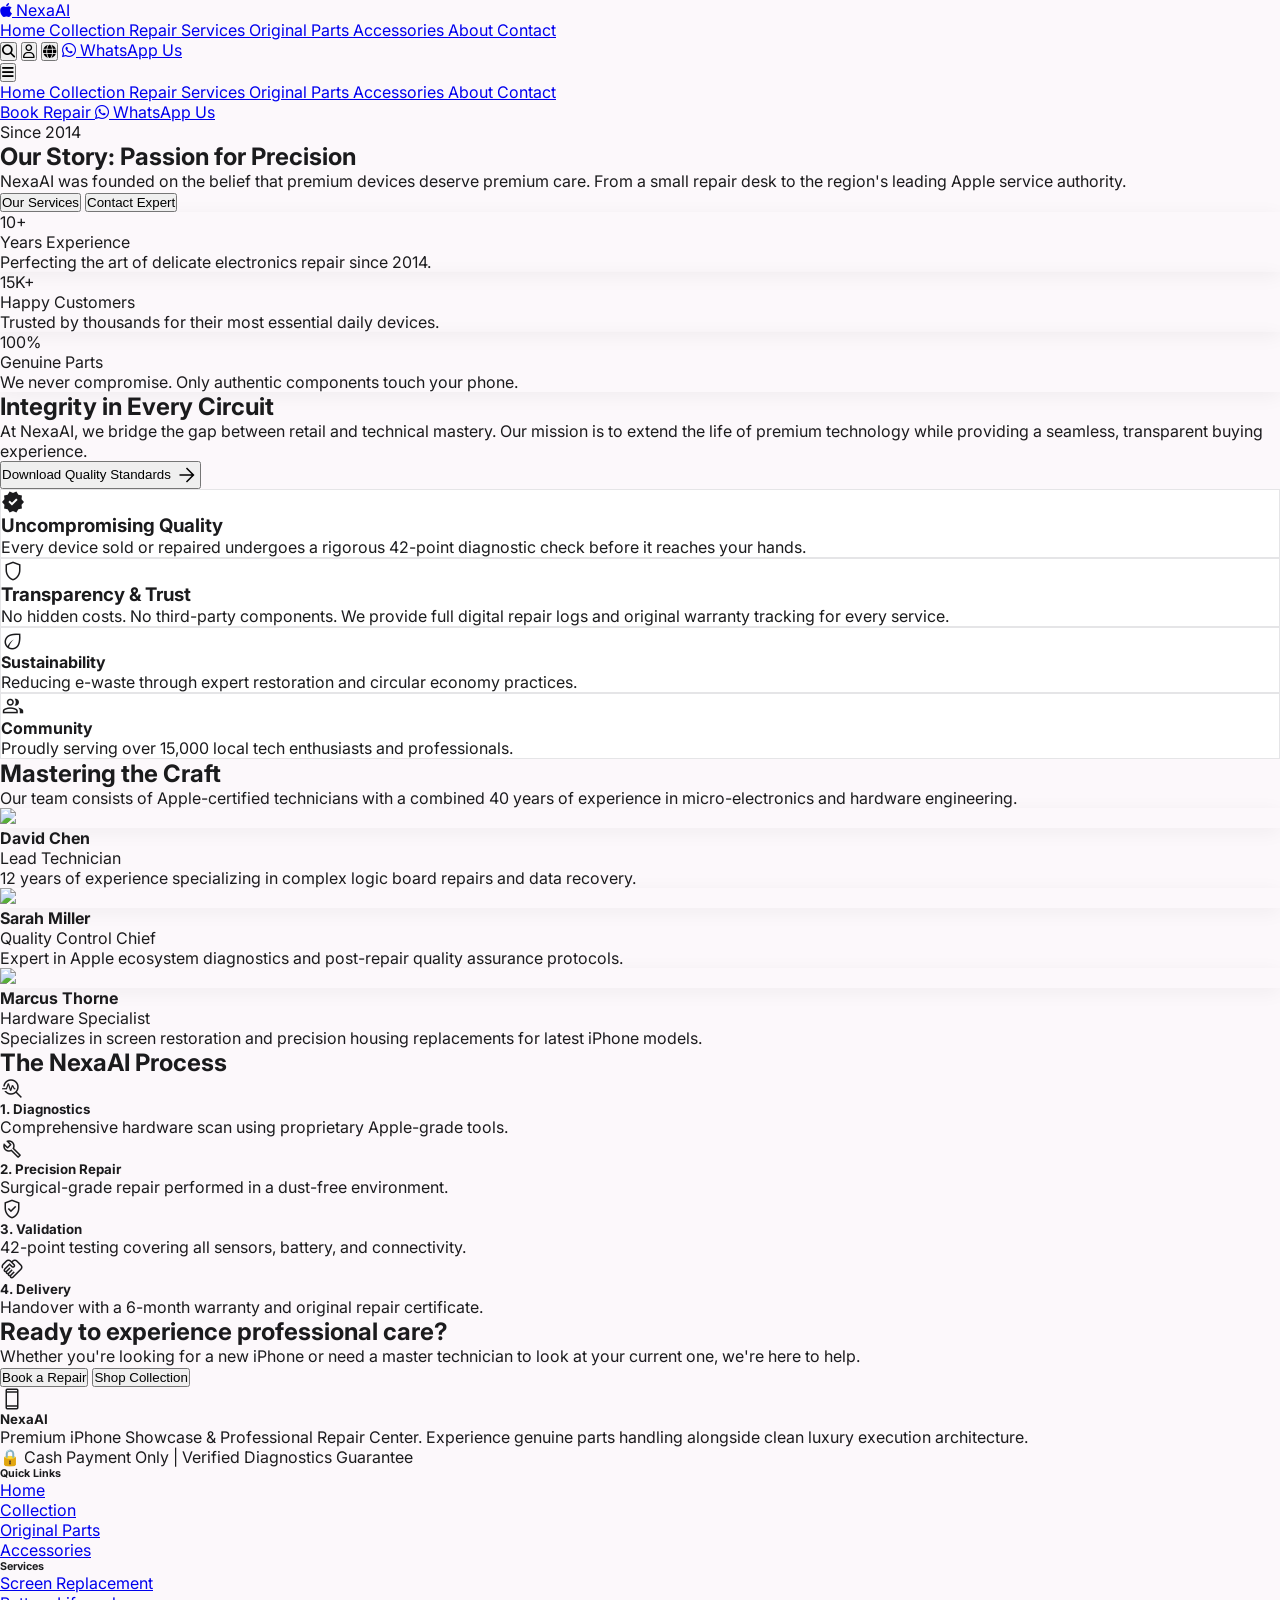
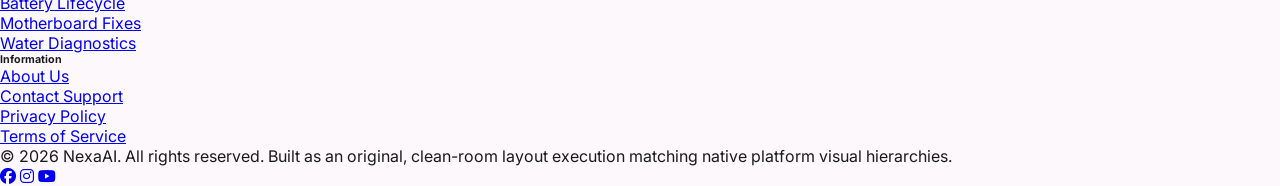
==== about_us.html @ d6cc576a "first commit" ====
<!DOCTYPE html>

<html class="scroll-smooth" lang="en"><head>
<meta charset="utf-8"/>
<meta content="width=device-width, initial-scale=1.0" name="viewport"/>
<title>About Us | NexaAI - Premium iPhone Retail &amp; Repair</title>


<script src="https://cdn.tailwindcss.com?plugins=forms,container-queries"></script>

<link rel="stylesheet" href="https://cdnjs.cloudflare.com/ajax/libs/font-awesome/6.4.0/css/all.min.css">
<link href="https://fonts.googleapis.com/css2?family=Plus+Jakarta+Sans:wght@400;600;700&amp;family=Inter:wght@400;500;600&amp;display=swap" rel="stylesheet"/>
<link href="https://fonts.googleapis.com/css2?family=Material+Symbols+Outlined:wght,FILL@100..700,0..1&amp;display=swap" rel="stylesheet"/>
<link href="https://fonts.googleapis.com/css2?family=Material+Symbols+Outlined:wght,FILL@100..700,0..1&amp;display=swap" rel="stylesheet"/>
<script id="tailwind-config">
      tailwind.config = {
        darkMode: "class",
        theme: {
          extend: {
            "colors": {
                    "error": "#ba1a1a",
                    "surface-container-low": "#f6f3f5",
                    "primary-fixed-dim": "#adc6ff",
                    "on-tertiary-container": "#f7fff2",
                    "tertiary": "#006b27",
                    "on-secondary-fixed-variant": "#454749",
                    "surface-container-lowest": "#ffffff",
                    "surface-container-high": "#eae7ea",
                    "surface-container-highest": "#e4e2e4",
                    "primary-fixed": "#d8e2ff",
                    "surface-tint": "#005bc1",
                    "on-surface": "#1b1b1d",
                    "background": "#fcf8fb",
                    "on-tertiary-fixed": "#002107",
                    "tertiary-container": "#008733",
                    "on-primary": "#ffffff",
                    "on-tertiary-fixed-variant": "#00531c",
                    "on-secondary-container": "#616365",
                    "secondary-fixed-dim": "#c6c6c8",
                    "outline-variant": "#c1c6d7",
                    "on-primary-container": "#fefcff",
                    "on-surface-variant": "#414755",
                    "inverse-primary": "#adc6ff",
                    "on-primary-fixed-variant": "#004493",
                    "primary": "#0058bc",
                    "surface-variant": "#e4e2e4",
                    "surface-dim": "#dcd9dc",
                    "inverse-on-surface": "#f3f0f2",
                    "surface-container": "#f0edef",
                    "surface-bright": "#fcf8fb",
                    "on-background": "#1b1b1d",
                    "secondary-fixed": "#e2e2e4",
                    "on-tertiary": "#ffffff",
                    "secondary": "#5d5e60",
                    "on-secondary": "#ffffff",
                    "error-container": "#ffdad6",
                    "tertiary-fixed": "#72fe88",
                    "secondary-container": "#dfdfe1",
                    "on-error-container": "#93000a",
                    "outline": "#717786",
                    "inverse-surface": "#303032",
                    "on-primary-fixed": "#001a41",
                    "surface": "#fcf8fb",
                    "tertiary-fixed-dim": "#53e16f",
                    "primary-container": "#0070eb",
                    "on-secondary-fixed": "#1a1c1d",
                    "on-error": "#ffffff"
            },
            "borderRadius": {
                    "DEFAULT": "0.25rem",
                    "lg": "0.5rem",
                    "xl": "0.75rem",
                    "full": "9999px"
            },
            "spacing": {
                    "margin-desktop": "64px",
                    "gutter": "24px",
                    "container-max": "1280px",
                    "stack-sm": "8px",
                    "stack-md": "16px",
                    "stack-lg": "24px",
                    "margin-mobile": "20px",
                    "section-gap": "80px"
            },
            "fontFamily": {
                    "headline-md": ["Plus Jakarta Sans"],
                    "headline-lg": ["Plus Jakarta Sans"],
                    "display-lg": ["Plus Jakarta Sans"],
                    "headline-lg-mobile": ["Plus Jakarta Sans"],
                    "label-md": ["Inter"],
                    "body-md": ["Inter"],
                    "body-lg": ["Inter"],
                    "label-sm": ["Inter"],
                    "body-sm": ["Inter"]
            },
            "fontSize": {
                    "headline-md": ["24px", {"lineHeight": "1.3", "fontWeight": "600"}],
                    "headline-lg": ["32px", {"lineHeight": "1.2", "fontWeight": "700"}],
                    "display-lg": ["48px", {"lineHeight": "1.1", "letterSpacing": "-0.02em", "fontWeight": "700"}],
                    "headline-lg-mobile": ["28px", {"lineHeight": "1.2", "fontWeight": "700"}],
                    "label-md": ["14px", {"lineHeight": "1", "letterSpacing": "0.05em", "fontWeight": "600"}],
                    "body-md": ["16px", {"lineHeight": "1.5", "fontWeight": "400"}],
                    "body-lg": ["18px", {"lineHeight": "1.6", "fontWeight": "400"}],
                    "label-sm": ["12px", {"lineHeight": "1", "fontWeight": "500"}],
                    "body-sm": ["14px", {"lineHeight": "1.5", "fontWeight": "400"}]
            }
          },
        },
      }
    </script>
<link rel="stylesheet" href="style.css">
</head>
<body class="bg-surface font-body-md text-on-surface">
<!-- TopNavBar -->
<div id="navbar"></div>
<main>
<!-- Hero Section -->
<section class="relative w-full h-[600px] overflow-hidden">
<div class="absolute inset-0 bg-black/40 z-10 flex flex-col justify-center px-margin-desktop max-w-container-max mx-auto">
<div class="max-w-2xl">
<span class="text-primary-fixed bg-primary/20 px-4 py-1 rounded-full text-label-sm uppercase tracking-widest mb-4 inline-block">Since 2014</span>
<h1 class="text-white font-display-lg text-display-lg mb-6 leading-tight">Our Story: Passion for Precision</h1>
<p class="text-surface-variant font-body-lg max-w-lg mb-8">NexaAI was founded on the belief that premium devices deserve premium care. From a small repair desk to the region's leading Apple service authority.</p>
<div class="flex gap-4">
<button class="bg-primary text-white px-8 py-3 rounded-lg font-label-md hover:bg-primary-container transition-colors">Our Services</button>
<button class="border border-white text-white px-8 py-3 rounded-lg font-label-md hover:bg-white/10 transition-colors">Contact Expert</button>
</div>
</div>
</div>
<div class="absolute inset-0 w-full h-full">
<div class="w-full h-full bg-cover bg-center" data-alt="A cinematic, high-key photograph of a clean, minimalist Apple repair laboratory. A technician wearing professional anti-static gear is working under a microscope on an iPhone motherboard. The lighting is clinical and bright, highlighting the metallic textures of the tools and the sleek design of the devices. The overall mood is one of extreme precision and professional expertise in a high-tech environment." style="background-image: url('https://lh3.googleusercontent.com/aida-public/[base64]')"></div>
</div>
</section>
<!-- Stats Section -->
<section class="max-w-container-max mx-auto px-margin-desktop -mt-16 relative z-20">
<div class="grid grid-cols-1 md:grid-cols-3 gap-gutter">
<div class="bg-white p-10 rounded-xl pro-shadow border border-outline-variant text-center">
<div class="text-primary font-display-lg text-display-lg mb-2">10+</div>
<div class="text-on-surface font-headline-md text-headline-md">Years Experience</div>
<p class="text-on-surface-variant font-body-sm mt-2">Perfecting the art of delicate electronics repair since 2014.</p>
</div>
<div class="bg-white p-10 rounded-xl pro-shadow border border-outline-variant text-center">
<div class="text-primary font-display-lg text-display-lg mb-2">15K+</div>
<div class="text-on-surface font-headline-md text-headline-md">Happy Customers</div>
<p class="text-on-surface-variant font-body-sm mt-2">Trusted by thousands for their most essential daily devices.</p>
</div>
<div class="bg-white p-10 rounded-xl pro-shadow border border-outline-variant text-center">
<div class="text-primary font-display-lg text-display-lg mb-2">100%</div>
<div class="text-on-surface font-headline-md text-headline-md">Genuine Parts</div>
<p class="text-on-surface-variant font-body-sm mt-2">We never compromise. Only authentic components touch your phone.</p>
</div>
</div>
</section>
<!-- Mission & Values - Bento Grid -->
<section class="max-w-container-max mx-auto px-margin-desktop py-section-gap">
<div class="flex flex-col md:flex-row gap-gutter mb-stack-lg">
<div class="flex-1">
<h2 class="text-on-surface font-headline-lg text-headline-lg mb-4">Integrity in Every Circuit</h2>
<p class="text-on-surface-variant font-body-lg">At NexaAI, we bridge the gap between retail and technical mastery. Our mission is to extend the life of premium technology while providing a seamless, transparent buying experience.</p>
</div>
<div class="flex-none flex items-end">
<button class="text-primary font-label-md flex items-center gap-2 hover:underline">Download Quality Standards <span class="material-symbols-outlined text-sm">arrow_forward</span></button>
</div>
</div>
<div class="grid grid-cols-1 md:grid-cols-4 grid-rows-2 gap-4 h-[600px]">
<div class="md:col-span-2 md:row-span-2 bento-card rounded-2xl p-8 flex flex-col justify-end relative overflow-hidden group">
<div class="absolute inset-0 bg-gradient-to-t from-black/80 to-transparent z-10"></div>
<div class="w-full h-full absolute inset-0 bg-cover bg-center transition-transform duration-500 group-hover:scale-110" data-alt="A wide-angle interior shot of a minimalist, premium Apple retail store with light wood flooring and sleek white tables. Large glass windows allow natural daylight to flood the space. The atmosphere is calm, organized, and high-end, featuring a professional showroom feel with iPhones displayed like museum artifacts." style="background-image: url('https://lh3.googleusercontent.com/aida-public/[base64]')"></div>
<div class="relative z-20 text-white">
<span class="material-symbols-outlined text-4xl mb-4" style="font-variation-settings: 'FILL' 1;">verified</span>
<h3 class="text-headline-md font-headline-md mb-2">Uncompromising Quality</h3>
<p class="text-surface-variant font-body-sm">Every device sold or repaired undergoes a rigorous 42-point diagnostic check before it reaches your hands.</p>
</div>
</div>
<div class="md:col-span-2 bento-card rounded-2xl p-8 flex flex-col justify-center bg-primary-container text-white">
<span class="material-symbols-outlined text-4xl mb-4">shield</span>
<h3 class="text-headline-md font-headline-md mb-2">Transparency &amp; Trust</h3>
<p class="text-on-primary font-body-sm">No hidden costs. No third-party components. We provide full digital repair logs and original warranty tracking for every service.</p>
</div>
<div class="bento-card rounded-2xl p-8 flex flex-col justify-center">
<span class="material-symbols-outlined text-primary text-4xl mb-4">eco</span>
<h4 class="font-headline-md text-on-surface mb-2">Sustainability</h4>
<p class="text-on-surface-variant text-body-sm">Reducing e-waste through expert restoration and circular economy practices.</p>
</div>
<div class="bento-card rounded-2xl p-8 flex flex-col justify-center">
<span class="material-symbols-outlined text-primary text-4xl mb-4">group</span>
<h4 class="font-headline-md text-on-surface mb-2">Community</h4>
<p class="text-on-surface-variant text-body-sm">Proudly serving over 15,000 local tech enthusiasts and professionals.</p>
</div>
</div>
</section>
<!-- Expertise Section -->
<section class="bg-surface-container-low py-section-gap">
<div class="max-w-container-max mx-auto px-margin-desktop">
<div class="text-center mb-16">
<h2 class="text-on-surface font-headline-lg text-headline-lg mb-4">Mastering the Craft</h2>
<p class="text-on-surface-variant font-body-lg max-w-2xl mx-auto">Our team consists of Apple-certified technicians with a combined 40 years of experience in micro-electronics and hardware engineering.</p>
</div>
<div class="grid grid-cols-1 md:grid-cols-3 gap-gutter">
<div class="flex flex-col items-center">
<div class="w-48 h-48 rounded-full overflow-hidden border-4 border-white pro-shadow mb-6">
<img class="w-full h-full object-cover" data-alt="A professional portrait of a senior electronics technician in a dark blue polo shirt. He has a focused, friendly expression and is holding a precision screwdriver. The background is a clean, modern lab setting with bokeh lighting. The aesthetic is professional, corporate, and highly trustworthy." src="https://lh3.googleusercontent.com/aida-public/[base64]"/>
</div>
<h4 class="text-headline-md font-headline-md text-on-surface">David Chen</h4>
<p class="text-primary font-label-md uppercase tracking-wide">Lead Technician</p>
<p class="text-on-surface-variant font-body-sm text-center mt-4 px-8">12 years of experience specializing in complex logic board repairs and data recovery.</p>
</div>
<div class="flex flex-col items-center">
<div class="w-48 h-48 rounded-full overflow-hidden border-4 border-white pro-shadow mb-6">
<img class="w-full h-full object-cover" data-alt="A portrait of a female technician in her 30s, wearing professional attire and anti-static wristband. She is smiling confidently. Behind her is a rack of high-end diagnostic equipment. The lighting is bright and modern, conveying a sense of reliability and technical mastery." src="https://lh3.googleusercontent.com/aida-public/[base64]"/>
</div>
<h4 class="text-headline-md font-headline-md text-on-surface">Sarah Miller</h4>
<p class="text-primary font-label-md uppercase tracking-wide">Quality Control Chief</p>
<p class="text-on-surface-variant font-body-sm text-center mt-4 px-8">Expert in Apple ecosystem diagnostics and post-repair quality assurance protocols.</p>
</div>
<div class="flex flex-col items-center">
<div class="w-48 h-48 rounded-full overflow-hidden border-4 border-white pro-shadow mb-6">
<img class="w-full h-full object-cover" data-alt="A portrait of a male professional technician working at a bench, looking at the camera with a calm and expert gaze. He is wearing a grey professional lab coat. The environment is organized and clean, with specialized tools visible. Light mode photography style with blue accents." src="https://lh3.googleusercontent.com/aida-public/[base64]"/>
</div>
<h4 class="text-headline-md font-headline-md text-on-surface">Marcus Thorne</h4>
<p class="text-primary font-label-md uppercase tracking-wide">Hardware Specialist</p>
<p class="text-on-surface-variant font-body-sm text-center mt-4 px-8">Specializes in screen restoration and precision housing replacements for latest iPhone models.</p>
</div>
</div>
</div>
</section>
<!-- Our Process -->
<section class="max-w-container-max mx-auto px-margin-desktop py-section-gap">
<h2 class="text-on-surface font-headline-lg text-headline-lg text-center mb-16">The NexaAI Process</h2>
<div class="grid grid-cols-1 md:grid-cols-4 gap-8 relative">
<!-- Connector Line -->
<div class="hidden md:block absolute top-12 left-0 w-full h-[1px] bg-outline-variant z-0"></div>
<div class="relative z-10 flex flex-col items-center text-center">
<div class="w-24 h-24 rounded-full bg-white border-4 border-primary flex items-center justify-center mb-6">
<span class="material-symbols-outlined text-primary text-3xl">troubleshoot</span>
</div>
<h5 class="font-headline-md text-on-surface mb-2">1. Diagnostics</h5>
<p class="text-body-sm text-on-surface-variant">Comprehensive hardware scan using proprietary Apple-grade tools.</p>
</div>
<div class="relative z-10 flex flex-col items-center text-center">
<div class="w-24 h-24 rounded-full bg-white border-4 border-primary flex items-center justify-center mb-6">
<span class="material-symbols-outlined text-primary text-3xl">build</span>
</div>
<h5 class="font-headline-md text-on-surface mb-2">2. Precision Repair</h5>
<p class="text-body-sm text-on-surface-variant">Surgical-grade repair performed in a dust-free environment.</p>
</div>
<div class="relative z-10 flex flex-col items-center text-center">
<div class="w-24 h-24 rounded-full bg-white border-4 border-primary flex items-center justify-center mb-6">
<span class="material-symbols-outlined text-primary text-3xl">verified_user</span>
</div>
<h5 class="font-headline-md text-on-surface mb-2">3. Validation</h5>
<p class="text-body-sm text-on-surface-variant">42-point testing covering all sensors, battery, and connectivity.</p>
</div>
<div class="relative z-10 flex flex-col items-center text-center">
<div class="w-24 h-24 rounded-full bg-white border-4 border-primary flex items-center justify-center mb-6">
<span class="material-symbols-outlined text-primary text-3xl">handshake</span>
</div>
<h5 class="font-headline-md text-on-surface mb-2">4. Delivery</h5>
<p class="text-body-sm text-on-surface-variant">Handover with a 6-month warranty and original repair certificate.</p>
</div>
</div>
</section>
<!-- Call to Action -->
<section class="max-w-container-max mx-auto px-margin-desktop mb-section-gap">
<div class="bg-primary rounded-3xl p-16 flex flex-col md:flex-row items-center justify-between text-white overflow-hidden relative">
<div class="relative z-10 max-w-xl">
<h2 class="text-headline-lg font-headline-lg mb-4">Ready to experience professional care?</h2>
<p class="text-on-primary-container font-body-lg mb-8 opacity-90">Whether you're looking for a new iPhone or need a master technician to look at your current one, we're here to help.</p>
<div class="flex flex-wrap gap-4">
<button class="bg-white text-primary px-8 py-4 rounded-xl font-label-md hover:bg-surface-variant transition-colors">Book a Repair</button>
<button class="border border-white/30 bg-white/10 backdrop-blur-md text-white px-8 py-4 rounded-xl font-label-md hover:bg-white/20 transition-colors">Shop Collection</button>
</div>
</div>
<div class="hidden lg:block relative z-10">
<div class="w-80 h-80 bg-white/10 rounded-full flex items-center justify-center animate-pulse">
<span class="material-symbols-outlined text-[120px] text-white opacity-20">smartphone</span>
</div>
</div>
<!-- Abstract Background Elements -->
<div class="absolute -top-24 -right-24 w-64 h-64 bg-white/5 rounded-full blur-3xl"></div>
<div class="absolute -bottom-24 -left-24 w-64 h-64 bg-white/5 rounded-full blur-3xl"></div>
</div>
</section>
</main>
<!-- Footer -->
<div id="footer"></div>
<script src="js/components.js"></script>
<script src="js/main.js"></script>
</body></html>
---- style.css ----
*{
    margin: 0;
    padding: 0;
  }
  
  /* about */
   .material-symbols-outlined {
            font-variation-settings: 'FILL' 0, 'wght' 400, 'GRAD' 0, 'opsz' 24;
            display: inline-block;
            line-height: 1;
        }
        .pro-shadow {
            box-shadow: 0px 4px 20px rgba(0,0,0,0.05);
        }
        .bento-card {
            background-color: #ffffff;
            border: 1px solid #E5E5E7;
            transition: transform 0.2s ease, box-shadow 0.2s ease;
        }
        .bento-card:hover {
            transform: translateY(-4px);
            box-shadow: 0px 10px 30px rgba(0,0,0,0.08);
        }

/* originalparts */
  .material-symbols-outlined {
      font-variation-settings: 'FILL' 0, 'wght' 400, 'GRAD' 0, 'opsz' 24;
      display: inline-block;
      line-height: 1;
      text-transform: none;
      letter-spacing: normal;
      word-wrap: normal;
      white-space: nowrap;
      direction: ltr;
    }
    .scrollbar-hide::-webkit-scrollbar { display: none; }
    .scrollbar-hide { -ms-overflow-style: none; scrollbar-width: none; }

    /* accessories */
  .material-symbols-outlined {
            font-variation-settings: 'FILL' 0, 'wght' 400, 'GRAD' 0, 'opsz' 24;
            display: inline-block;
            vertical-align: middle;
        }
        .scrolled-nav {
            backdrop-filter: blur(8px);
            background-color: rgba(252, 248, 251, 0.85);
        }
        .card-hover {
            transition: transform 0.2s ease, box-shadow 0.2s ease;
        }
        .card-hover:hover {
            transform: translateY(-4px);
            box-shadow: 0px 4px 20px rgba(0,0,0,0.05);
        }

/* contact */
    .material-symbols-outlined {
            font-variation-settings: 'FILL' 0, 'wght' 400, 'GRAD' 0, 'opsz' 24;
        }
        body {
            background-color: #fcf8fb;
            font-family: 'Inter', sans-serif;
            color: #1b1b1d;
        }
        .pro-shadow {
            box-shadow: 0px 4px 20px rgba(0,0,0,0.05);
        }
/* collection */
 .collection {
      background-color: #fcf8fb;
      color: #1b1b1d;
    }
    .material-symbols-outlined {
      font-variation-settings: 'FILL' 0, 'wght' 400, 'GRAD' 0, 'opsz' 24;
      display: inline-block;
      vertical-align: middle;
    }
    .product-card {
      transition: transform 0.2s cubic-bezier(0.4, 0, 0.2, 1), box-shadow 0.2s ease;
    }
    .product-card:hover {
      transform: translateY(-4px);
      box-shadow: 0 4px 20px rgba(0,0,0,0.05);
    }
    input[type="checkbox"]:checked {
      background-color: #0058bc;
      border-color: #0058bc;
    }
/* admindashboard */
  .admin { font-family: 'Inter', sans-serif; }
        .material-symbols-outlined { font-variation-settings: 'FILL' 0, 'wght' 400, 'GRAD' 0, 'opsz' 24; }
        .sidebar-active { background-color: rgba(255, 255, 255, 0.1); border-left: 4px solid #0058bc; }
        ::-webkit-scrollbar { width: 6px; }
        ::-webkit-scrollbar-track { background: transparent; }
        ::-webkit-scrollbar-thumb { background: #c1c6d7; border-radius: 10px; }
/* repairbooking */
  .material-symbols-outlined {
            font-variation-settings: 'FILL' 0, 'wght' 400, 'GRAD' 0, 'opsz' 24;
        }
        .step-active { color: var(--tw-primary); border-color: var(--tw-primary); }
        .form-transition { transition: all 0.3s ease-in-out; }
        .glass-card { background: rgba(255, 255, 255, 0.7); backdrop-filter: blur(12px); border: 1px solid rgba(229, 229, 231, 0.5); }
  
/* whyus */
 .material-symbols-outlined {
            font-variation-settings: 'FILL' 0, 'wght' 400, 'GRAD' 0, 'opsz' 24;
            display: inline-block;
            vertical-align: middle;
        }
        .bento-grid {
            display: grid;
            grid-template-columns: repeat(12, 1fr);
            gap: 1.5rem;
        }
        .glass-card {
            background: rgba(255, 255, 255, 0.7);
            backdrop-filter: blur(10px);
            border: 1px solid rgba(229, 229, 231, 0.5);
        }
/* services */
       .material-symbols-outlined {
            font-variation-settings: 'FILL' 0, 'wght' 300, 'GRAD' 0, 'opsz' 24;
        }
        .service-card-hover:hover {
            transform: translateY(-4px);
            box-shadow: 0px 4px 20px rgba(0,0,0,0.05);
        }
        .services {
            background-color: #fcf8fb;
            color: #1b1b1d;
        }
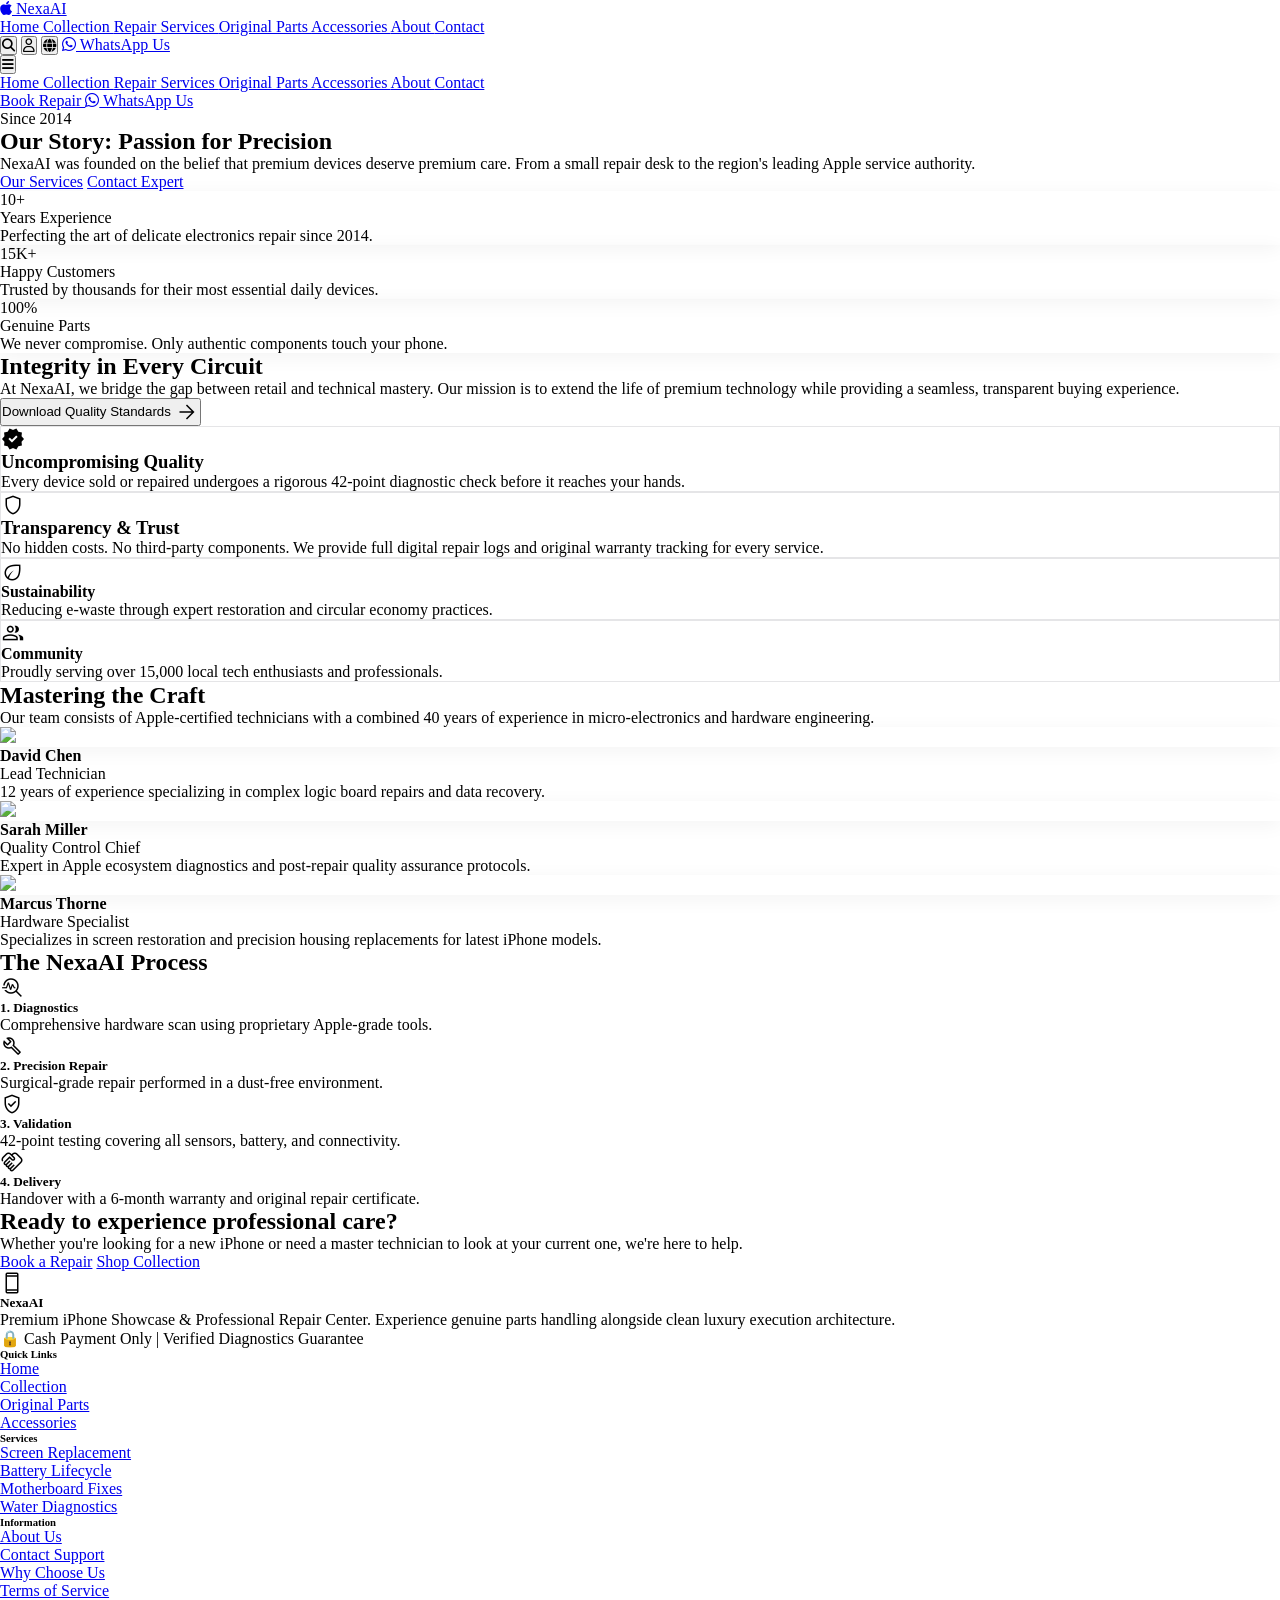
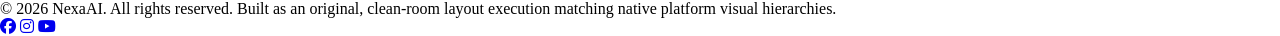
==== commit d99dd337: "updates" ====
--- a/about_us.html
+++ b/about_us.html
@@ -3,15 +3,15 @@
 <html class="scroll-smooth" lang="en"><head>
 <meta charset="utf-8"/>
 <meta content="width=device-width, initial-scale=1.0" name="viewport"/>
-<title>About Us | NexaAI - Premium iPhone Retail &amp; Repair</title>
+<title>About Us | NexaAI - Premium iPhone Retail & Repair</title>
 
 
 <script src="https://cdn.tailwindcss.com?plugins=forms,container-queries"></script>
 
 <link rel="stylesheet" href="https://cdnjs.cloudflare.com/ajax/libs/font-awesome/6.4.0/css/all.min.css">
-<link href="https://fonts.googleapis.com/css2?family=Plus+Jakarta+Sans:wght@400;600;700&amp;family=Inter:wght@400;500;600&amp;display=swap" rel="stylesheet"/>
-<link href="https://fonts.googleapis.com/css2?family=Material+Symbols+Outlined:wght,FILL@100..700,0..1&amp;display=swap" rel="stylesheet"/>
-<link href="https://fonts.googleapis.com/css2?family=Material+Symbols+Outlined:wght,FILL@100..700,0..1&amp;display=swap" rel="stylesheet"/>
+<link href="https://fonts.googleapis.com/css2?family=Plus+Jakarta+Sans:wght@400;600;700&family=Inter:wght@400;500;600&display=swap" rel="stylesheet"/>
+<link href="https://fonts.googleapis.com/css2?family=Material+Symbols+Outlined:wght,FILL@100..700,0..1&display=swap" rel="stylesheet"/>
+<link href="https://fonts.googleapis.com/css2?family=Material+Symbols+Outlined:wght,FILL@100..700,0..1&display=swap" rel="stylesheet"/>
 <script id="tailwind-config">
       tailwind.config = {
         darkMode: "class",
@@ -105,25 +105,23 @@
                     "body-sm": ["14px", {"lineHeight": "1.5", "fontWeight": "400"}]
             }
           },
-        },
+      },
       }
     </script>
 <link rel="stylesheet" href="style.css">
 </head>
-<body class="bg-surface font-body-md text-on-surface">
-<!-- TopNavBar -->
+<body class="bg-surface font-body-md text-on-surface overflow-x-hidden" >
 <div id="navbar"></div>
 <main>
-<!-- Hero Section -->
-<section class="relative w-full h-[600px] overflow-hidden">
-<div class="absolute inset-0 bg-black/40 z-10 flex flex-col justify-center px-margin-desktop max-w-container-max mx-auto">
+<section class="relative w-full min-h-[500px] md:h-[600px] overflow-hidden flex items-center">
+<div class="absolute inset-0 bg-black/40 z-10 flex flex-col justify-center px-4 sm:px-8 md:px-margin-desktop w-full max-w-container-max mx-auto py-12 md:py-0">
 <div class="max-w-2xl">
 <span class="text-primary-fixed bg-primary/20 px-4 py-1 rounded-full text-label-sm uppercase tracking-widest mb-4 inline-block">Since 2014</span>
-<h1 class="text-white font-display-lg text-display-lg mb-6 leading-tight">Our Story: Passion for Precision</h1>
-<p class="text-surface-variant font-body-lg max-w-lg mb-8">NexaAI was founded on the belief that premium devices deserve premium care. From a small repair desk to the region's leading Apple service authority.</p>
-<div class="flex gap-4">
-<button class="bg-primary text-white px-8 py-3 rounded-lg font-label-md hover:bg-primary-container transition-colors">Our Services</button>
-<button class="border border-white text-white px-8 py-3 rounded-lg font-label-md hover:bg-white/10 transition-colors">Contact Expert</button>
+<h1 class="text-white text-3xl sm:text-4xl md:text-display-lg font-display-lg mb-6 leading-tight">Our Story: Passion for Precision</h1>
+<p class="text-surface-variant text-base sm:text-lg md:text-body-lg max-w-lg mb-8">NexaAI was founded on the belief that premium devices deserve premium care. From a small repair desk to the region's leading Apple service authority.</p>
+<div class="flex flex-wrap gap-4">
+<a href="services.html" class="bg-primary text-white px-6 sm:px-8 py-3 rounded-lg font-label-md hover:bg-primary-container transition-colors w-full sm:w-auto">Our Services</a >
+<a href="contact_us.html" class="border border-white text-white px-6 sm:px-8 py-3 rounded-lg font-label-md hover:bg-white/10 transition-colors w-full sm:w-auto">Contact Expert</a >
 </div>
 </div>
 </div>
@@ -131,144 +129,138 @@
 <div class="w-full h-full bg-cover bg-center" data-alt="A cinematic, high-key photograph of a clean, minimalist Apple repair laboratory. A technician wearing professional anti-static gear is working under a microscope on an iPhone motherboard. The lighting is clinical and bright, highlighting the metallic textures of the tools and the sleek design of the devices. The overall mood is one of extreme precision and professional expertise in a high-tech environment." style="background-image: url('https://lh3.googleusercontent.com/aida-public/[base64]')"></div>
 </div>
 </section>
-<!-- Stats Section -->
-<section class="max-w-container-max mx-auto px-margin-desktop -mt-16 relative z-20">
+<section class="max-w-container-max mx-auto px-4 sm:px-8 md:px-margin-desktop -mt-8 md:-mt-16 relative z-20">
 <div class="grid grid-cols-1 md:grid-cols-3 gap-gutter">
-<div class="bg-white p-10 rounded-xl pro-shadow border border-outline-variant text-center">
-<div class="text-primary font-display-lg text-display-lg mb-2">10+</div>
-<div class="text-on-surface font-headline-md text-headline-md">Years Experience</div>
+<div class="bg-white p-6 sm:p-10 rounded-xl pro-shadow border border-outline-variant text-center">
+<div class="text-primary text-4xl sm:text-display-lg font-display-lg mb-2">10+</div>
+<div class="text-on-surface text-xl sm:text-headline-md font-headline-md">Years Experience</div>
 <p class="text-on-surface-variant font-body-sm mt-2">Perfecting the art of delicate electronics repair since 2014.</p>
 </div>
-<div class="bg-white p-10 rounded-xl pro-shadow border border-outline-variant text-center">
-<div class="text-primary font-display-lg text-display-lg mb-2">15K+</div>
-<div class="text-on-surface font-headline-md text-headline-md">Happy Customers</div>
+<div class="bg-white p-6 sm:p-10 rounded-xl pro-shadow border border-outline-variant text-center">
+<div class="text-primary text-4xl sm:text-display-lg font-display-lg mb-2">15K+</div>
+<div class="text-on-surface text-xl sm:text-headline-md font-headline-md">Happy Customers</div>
 <p class="text-on-surface-variant font-body-sm mt-2">Trusted by thousands for their most essential daily devices.</p>
 </div>
-<div class="bg-white p-10 rounded-xl pro-shadow border border-outline-variant text-center">
-<div class="text-primary font-display-lg text-display-lg mb-2">100%</div>
-<div class="text-on-surface font-headline-md text-headline-md">Genuine Parts</div>
+<div class="bg-white p-6 sm:p-10 rounded-xl pro-shadow border border-outline-variant text-center">
+<div class="text-primary text-4xl sm:text-display-lg font-display-lg mb-2">100%</div>
+<div class="text-on-surface text-xl sm:text-headline-md font-headline-md">Genuine Parts</div>
 <p class="text-on-surface-variant font-body-sm mt-2">We never compromise. Only authentic components touch your phone.</p>
 </div>
 </div>
 </section>
-<!-- Mission & Values - Bento Grid -->
-<section class="max-w-container-max mx-auto px-margin-desktop py-section-gap">
-<div class="flex flex-col md:flex-row gap-gutter mb-stack-lg">
+<section class="max-w-container-max mx-auto px-4 sm:px-8 md:px-margin-desktop py-12 md:py-section-gap">
+<div class="flex flex-col md:flex-row gap-gutter mb-8 md:mb-stack-lg justify-between items-start md:items-end">
 <div class="flex-1">
-<h2 class="text-on-surface font-headline-lg text-headline-lg mb-4">Integrity in Every Circuit</h2>
-<p class="text-on-surface-variant font-body-lg">At NexaAI, we bridge the gap between retail and technical mastery. Our mission is to extend the life of premium technology while providing a seamless, transparent buying experience.</p>
-</div>
-<div class="flex-none flex items-end">
+<h2 class="text-on-surface text-2xl sm:text-3xl md:text-headline-lg font-headline-lg mb-4">Integrity in Every Circuit</h2>
+<p class="text-on-surface-variant text-base sm:text-body-lg">At NexaAI, we bridge the gap between retail and technical mastery. Our mission is to extend the life of premium technology while providing a seamless, transparent buying experience.</p>
+</div>
+<div class="mt-4 md:mt-0 flex-none flex items-end">
 <button class="text-primary font-label-md flex items-center gap-2 hover:underline">Download Quality Standards <span class="material-symbols-outlined text-sm">arrow_forward</span></button>
 </div>
 </div>
-<div class="grid grid-cols-1 md:grid-cols-4 grid-rows-2 gap-4 h-[600px]">
-<div class="md:col-span-2 md:row-span-2 bento-card rounded-2xl p-8 flex flex-col justify-end relative overflow-hidden group">
+<div class="grid grid-cols-1 md:grid-cols-4 md:grid-rows-2 gap-4 h-auto md:h-[600px]">
+<div class="md:col-span-2 md:row-span-2 bento-card rounded-2xl p-6 sm:p-8 flex flex-col justify-end relative overflow-hidden group min-h-[300px] md:min-h-0">
 <div class="absolute inset-0 bg-gradient-to-t from-black/80 to-transparent z-10"></div>
 <div class="w-full h-full absolute inset-0 bg-cover bg-center transition-transform duration-500 group-hover:scale-110" data-alt="A wide-angle interior shot of a minimalist, premium Apple retail store with light wood flooring and sleek white tables. Large glass windows allow natural daylight to flood the space. The atmosphere is calm, organized, and high-end, featuring a professional showroom feel with iPhones displayed like museum artifacts." style="background-image: url('https://lh3.googleusercontent.com/aida-public/[base64]')"></div>
 <div class="relative z-20 text-white">
 <span class="material-symbols-outlined text-4xl mb-4" style="font-variation-settings: 'FILL' 1;">verified</span>
-<h3 class="text-headline-md font-headline-md mb-2">Uncompromising Quality</h3>
+<h3 class="text-xl sm:text-headline-md font-headline-md mb-2">Uncompromising Quality</h3>
 <p class="text-surface-variant font-body-sm">Every device sold or repaired undergoes a rigorous 42-point diagnostic check before it reaches your hands.</p>
 </div>
 </div>
-<div class="md:col-span-2 bento-card rounded-2xl p-8 flex flex-col justify-center bg-primary-container text-white">
+<div class="md:col-span-2 bento-card rounded-2xl p-6 sm:p-8 flex flex-col justify-center bg-primary-container text-white min-h-[200px] md:min-h-0">
 <span class="material-symbols-outlined text-4xl mb-4">shield</span>
-<h3 class="text-headline-md font-headline-md mb-2">Transparency &amp; Trust</h3>
+<h3 class="text-xl sm:text-headline-md font-headline-md mb-2">Transparency & Trust</h3>
 <p class="text-on-primary font-body-sm">No hidden costs. No third-party components. We provide full digital repair logs and original warranty tracking for every service.</p>
 </div>
-<div class="bento-card rounded-2xl p-8 flex flex-col justify-center">
+<div class="bento-card rounded-2xl p-6 sm:p-8 flex flex-col justify-center bg-white border border-outline-variant md:border-0 min-h-[200px] md:min-h-0">
 <span class="material-symbols-outlined text-primary text-4xl mb-4">eco</span>
-<h4 class="font-headline-md text-on-surface mb-2">Sustainability</h4>
+<h4 class="text-xl font-headline-md text-on-surface mb-2">Sustainability</h4>
 <p class="text-on-surface-variant text-body-sm">Reducing e-waste through expert restoration and circular economy practices.</p>
 </div>
-<div class="bento-card rounded-2xl p-8 flex flex-col justify-center">
+<div class="bento-card rounded-2xl p-6 sm:p-8 flex flex-col justify-center bg-white border border-outline-variant md:border-0 min-h-[200px] md:min-h-0">
 <span class="material-symbols-outlined text-primary text-4xl mb-4">group</span>
-<h4 class="font-headline-md text-on-surface mb-2">Community</h4>
+<h4 class="text-xl font-headline-md text-on-surface mb-2">Community</h4>
 <p class="text-on-surface-variant text-body-sm">Proudly serving over 15,000 local tech enthusiasts and professionals.</p>
 </div>
 </div>
 </section>
-<!-- Expertise Section -->
-<section class="bg-surface-container-low py-section-gap">
-<div class="max-w-container-max mx-auto px-margin-desktop">
-<div class="text-center mb-16">
-<h2 class="text-on-surface font-headline-lg text-headline-lg mb-4">Mastering the Craft</h2>
-<p class="text-on-surface-variant font-body-lg max-w-2xl mx-auto">Our team consists of Apple-certified technicians with a combined 40 years of experience in micro-electronics and hardware engineering.</p>
-</div>
-<div class="grid grid-cols-1 md:grid-cols-3 gap-gutter">
+<section class="bg-surface-container-low py-12 md:py-section-gap">
+<div class="max-w-container-max mx-auto px-4 sm:px-8 md:px-margin-desktop">
+<div class="text-center mb-12 md:mb-16">
+<h2 class="text-on-surface text-2xl sm:text-3xl md:text-headline-lg font-headline-lg mb-4">Mastering the Craft</h2>
+<p class="text-on-surface-variant text-base sm:text-body-lg max-w-2xl mx-auto">Our team consists of Apple-certified technicians with a combined 40 years of experience in micro-electronics and hardware engineering.</p>
+</div>
+<div class="grid grid-cols-1 md:grid-cols-3 gap-8 md:gap-gutter">
 <div class="flex flex-col items-center">
-<div class="w-48 h-48 rounded-full overflow-hidden border-4 border-white pro-shadow mb-6">
+<div class="w-40 h-40 sm:w-48 sm:h-48 rounded-full overflow-hidden border-4 border-white pro-shadow mb-6">
 <img class="w-full h-full object-cover" data-alt="A professional portrait of a senior electronics technician in a dark blue polo shirt. He has a focused, friendly expression and is holding a precision screwdriver. The background is a clean, modern lab setting with bokeh lighting. The aesthetic is professional, corporate, and highly trustworthy." src="https://lh3.googleusercontent.com/aida-public/[base64]"/>
 </div>
-<h4 class="text-headline-md font-headline-md text-on-surface">David Chen</h4>
+<h4 class="text-lg sm:text-headline-md font-headline-md text-on-surface">David Chen</h4>
 <p class="text-primary font-label-md uppercase tracking-wide">Lead Technician</p>
-<p class="text-on-surface-variant font-body-sm text-center mt-4 px-8">12 years of experience specializing in complex logic board repairs and data recovery.</p>
+<p class="text-on-surface-variant font-body-sm text-center mt-4 px-4 sm:px-8">12 years of experience specializing in complex logic board repairs and data recovery.</p>
 </div>
 <div class="flex flex-col items-center">
-<div class="w-48 h-48 rounded-full overflow-hidden border-4 border-white pro-shadow mb-6">
+<div class="w-40 h-40 sm:w-48 sm:h-48 rounded-full overflow-hidden border-4 border-white pro-shadow mb-6">
 <img class="w-full h-full object-cover" data-alt="A portrait of a female technician in her 30s, wearing professional attire and anti-static wristband. She is smiling confidently. Behind her is a rack of high-end diagnostic equipment. The lighting is bright and modern, conveying a sense of reliability and technical mastery." src="https://lh3.googleusercontent.com/aida-public/[base64]"/>
 </div>
-<h4 class="text-headline-md font-headline-md text-on-surface">Sarah Miller</h4>
+<h4 class="text-lg sm:text-headline-md font-headline-md text-on-surface">Sarah Miller</h4>
 <p class="text-primary font-label-md uppercase tracking-wide">Quality Control Chief</p>
-<p class="text-on-surface-variant font-body-sm text-center mt-4 px-8">Expert in Apple ecosystem diagnostics and post-repair quality assurance protocols.</p>
+<p class="text-on-surface-variant font-body-sm text-center mt-4 px-4 sm:px-8">Expert in Apple ecosystem diagnostics and post-repair quality assurance protocols.</p>
 </div>
 <div class="flex flex-col items-center">
-<div class="w-48 h-48 rounded-full overflow-hidden border-4 border-white pro-shadow mb-6">
+<div class="w-40 h-40 sm:w-48 sm:h-48 rounded-full overflow-hidden border-4 border-white pro-shadow mb-6">
 <img class="w-full h-full object-cover" data-alt="A portrait of a male professional technician working at a bench, looking at the camera with a calm and expert gaze. He is wearing a grey professional lab coat. The environment is organized and clean, with specialized tools visible. Light mode photography style with blue accents." src="https://lh3.googleusercontent.com/aida-public/[base64]"/>
 </div>
-<h4 class="text-headline-md font-headline-md text-on-surface">Marcus Thorne</h4>
+<h4 class="text-lg sm:text-headline-md font-headline-md text-on-surface">Marcus Thorne</h4>
 <p class="text-primary font-label-md uppercase tracking-wide">Hardware Specialist</p>
-<p class="text-on-surface-variant font-body-sm text-center mt-4 px-8">Specializes in screen restoration and precision housing replacements for latest iPhone models.</p>
-</div>
-</div>
-</div>
-</section>
-<!-- Our Process -->
-<section class="max-w-container-max mx-auto px-margin-desktop py-section-gap">
-<h2 class="text-on-surface font-headline-lg text-headline-lg text-center mb-16">The NexaAI Process</h2>
-<div class="grid grid-cols-1 md:grid-cols-4 gap-8 relative">
-<!-- Connector Line -->
+<p class="text-on-surface-variant font-body-sm text-center mt-4 px-4 sm:px-8">Specializes in screen restoration and precision housing replacements for latest iPhone models.</p>
+</div>
+</div>
+</div>
+</section>
+<section class="max-w-container-max mx-auto px-4 sm:px-8 md:px-margin-desktop py-12 md:py-section-gap">
+<h2 class="text-on-surface text-2xl sm:text-3xl md:text-headline-lg font-headline-lg text-center mb-12 md:mb-16">The NexaAI Process</h2>
+<div class="grid grid-cols-1 sm:grid-cols-2 md:grid-cols-4 gap-8 relative">
 <div class="hidden md:block absolute top-12 left-0 w-full h-[1px] bg-outline-variant z-0"></div>
 <div class="relative z-10 flex flex-col items-center text-center">
-<div class="w-24 h-24 rounded-full bg-white border-4 border-primary flex items-center justify-center mb-6">
-<span class="material-symbols-outlined text-primary text-3xl">troubleshoot</span>
-</div>
-<h5 class="font-headline-md text-on-surface mb-2">1. Diagnostics</h5>
+<div class="w-20 h-20 sm:w-24 sm:h-24 rounded-full bg-white border-4 border-primary flex items-center justify-center mb-6">
+<span class="material-symbols-outlined text-primary text-2xl sm:text-3xl">troubleshoot</span>
+</div>
+<h5 class="text-lg sm:font-headline-md font-headline-md text-on-surface mb-2">1. Diagnostics</h5>
 <p class="text-body-sm text-on-surface-variant">Comprehensive hardware scan using proprietary Apple-grade tools.</p>
 </div>
 <div class="relative z-10 flex flex-col items-center text-center">
-<div class="w-24 h-24 rounded-full bg-white border-4 border-primary flex items-center justify-center mb-6">
-<span class="material-symbols-outlined text-primary text-3xl">build</span>
-</div>
-<h5 class="font-headline-md text-on-surface mb-2">2. Precision Repair</h5>
+<div class="w-20 h-20 sm:w-24 sm:h-24 rounded-full bg-white border-4 border-primary flex items-center justify-center mb-6">
+<span class="material-symbols-outlined text-primary text-2xl sm:text-3xl">build</span>
+</div>
+<h5 class="text-lg sm:font-headline-md font-headline-md text-on-surface mb-2">2. Precision Repair</h5>
 <p class="text-body-sm text-on-surface-variant">Surgical-grade repair performed in a dust-free environment.</p>
 </div>
 <div class="relative z-10 flex flex-col items-center text-center">
-<div class="w-24 h-24 rounded-full bg-white border-4 border-primary flex items-center justify-center mb-6">
-<span class="material-symbols-outlined text-primary text-3xl">verified_user</span>
-</div>
-<h5 class="font-headline-md text-on-surface mb-2">3. Validation</h5>
+<div class="w-20 h-20 sm:w-24 sm:h-24 rounded-full bg-white border-4 border-primary flex items-center justify-center mb-6">
+<span class="material-symbols-outlined text-primary text-2xl sm:text-3xl">verified_user</span>
+</div>
+<h5 class="text-lg sm:font-headline-md font-headline-md text-on-surface mb-2">3. Validation</h5>
 <p class="text-body-sm text-on-surface-variant">42-point testing covering all sensors, battery, and connectivity.</p>
 </div>
 <div class="relative z-10 flex flex-col items-center text-center">
-<div class="w-24 h-24 rounded-full bg-white border-4 border-primary flex items-center justify-center mb-6">
-<span class="material-symbols-outlined text-primary text-3xl">handshake</span>
-</div>
-<h5 class="font-headline-md text-on-surface mb-2">4. Delivery</h5>
+<div class="w-20 h-20 sm:w-24 sm:h-24 rounded-full bg-white border-4 border-primary flex items-center justify-center mb-6">
+<span class="material-symbols-outlined text-primary text-2xl sm:text-3xl">handshake</span>
+</div>
+<h5 class="text-lg sm:font-headline-md font-headline-md text-on-surface mb-2">4. Delivery</h5>
 <p class="text-body-sm text-on-surface-variant">Handover with a 6-month warranty and original repair certificate.</p>
 </div>
 </div>
 </section>
-<!-- Call to Action -->
-<section class="max-w-container-max mx-auto px-margin-desktop mb-section-gap">
-<div class="bg-primary rounded-3xl p-16 flex flex-col md:flex-row items-center justify-between text-white overflow-hidden relative">
-<div class="relative z-10 max-w-xl">
-<h2 class="text-headline-lg font-headline-lg mb-4">Ready to experience professional care?</h2>
-<p class="text-on-primary-container font-body-lg mb-8 opacity-90">Whether you're looking for a new iPhone or need a master technician to look at your current one, we're here to help.</p>
-<div class="flex flex-wrap gap-4">
-<button class="bg-white text-primary px-8 py-4 rounded-xl font-label-md hover:bg-surface-variant transition-colors">Book a Repair</button>
-<button class="border border-white/30 bg-white/10 backdrop-blur-md text-white px-8 py-4 rounded-xl font-label-md hover:bg-white/20 transition-colors">Shop Collection</button>
+<section class="max-w-container-max mx-auto px-4 sm:px-8 md:px-margin-desktop mb-12 md:mb-section-gap">
+<div class="bg-primary rounded-3xl p-6 sm:p-10 md:p-16 flex flex-col lg:flex-row items-center justify-between text-white overflow-hidden relative">
+<div class="relative z-10 max-w-xl text-center lg:text-left w-full">
+<h2 class="text-xl sm:text-2xl md:text-headline-lg font-headline-lg mb-4">Ready to experience professional care?</h2>
+<p class="text-on-primary-container text-sm sm:text-base md:text-body-lg mb-8 opacity-90">Whether you're looking for a new iPhone or need a master technician to look at your current one, we're here to help.</p>
+<div class="flex flex-col sm:flex-row justify-center lg:justify-start gap-4">
+<a href="repair_booking.html" class="bg-white text-primary px-8 py-4 rounded-xl font-label-md hover:bg-surface-variant transition-colors w-full sm:w-auto">Book a Repair</a>
+<a href="collection.html" class="border border-white/30 bg-white/10 backdrop-blur-md text-white px-8 py-4 rounded-xl font-label-md hover:bg-white/20 transition-colors w-full sm:w-auto">Shop Collection</a>
 </div>
 </div>
 <div class="hidden lg:block relative z-10">
@@ -276,13 +268,11 @@
 <span class="material-symbols-outlined text-[120px] text-white opacity-20">smartphone</span>
 </div>
 </div>
-<!-- Abstract Background Elements -->
 <div class="absolute -top-24 -right-24 w-64 h-64 bg-white/5 rounded-full blur-3xl"></div>
 <div class="absolute -bottom-24 -left-24 w-64 h-64 bg-white/5 rounded-full blur-3xl"></div>
 </div>
 </section>
 </main>
-<!-- Footer -->
 <div id="footer"></div>
 <script src="js/components.js"></script>
 <script src="js/main.js"></script>
--- a/style.css
+++ b/style.css
@@ -58,7 +58,7 @@
     .material-symbols-outlined {
             font-variation-settings: 'FILL' 0, 'wght' 400, 'GRAD' 0, 'opsz' 24;
         }
-        body {
+        .contact {
             background-color: #fcf8fb;
             font-family: 'Inter', sans-serif;
             color: #1b1b1d;
